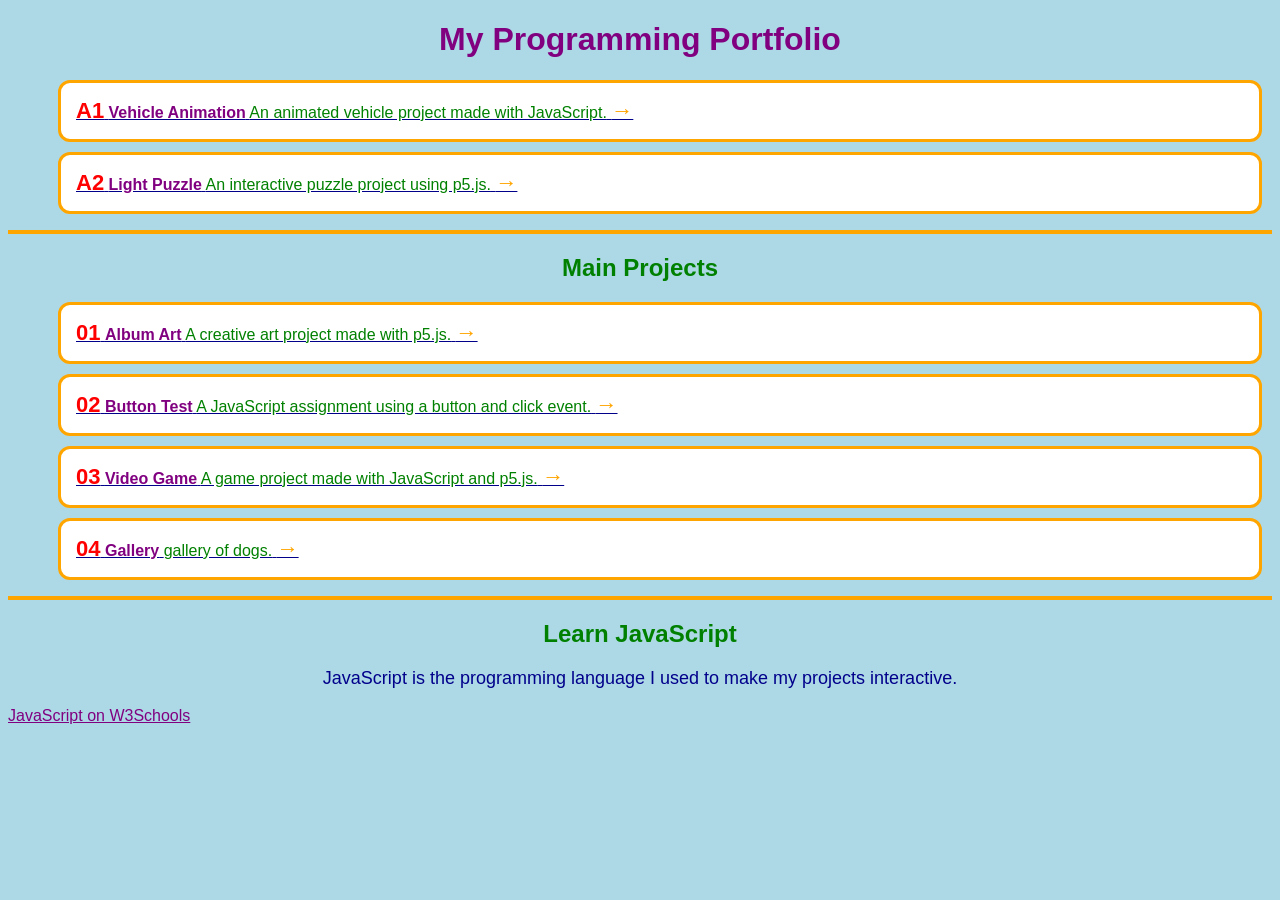
==== index.html @ 3c39b7f7 "ya" ====
<!DOCTYPE html>
<html>
<head>
    <title>My Programming Portfolio</title>
    <link rel="stylesheet" href="style.css">
</head>

<body>

<h1>My Programming Portfolio</h1>

<ul class="project-list">

    <li>
        <a href="./projects/vehicle-animation.html" class="project-card">
            <span class="project-number">A1</span>
            <span class="project-info">
                <span class="project-title">Vehicle Animation</span>
                <span class="project-desc">An animated vehicle project made with JavaScript.</span>
            </span>
            <span class="arrow">→</span>
        </a>
    </li>

    <li>
        <a href="./projects/light-puzzle.html" class="project-card">
            <span class="project-number">A2</span>
            <span class="project-info">
                <span class="project-title">Light Puzzle</span>
                <span class="project-desc">An interactive puzzle project using p5.js.</span>
            </span>
            <span class="arrow">→</span>
        </a>
    </li>

</ul>

<hr/>

<h2>Main Projects</h2>

<ul class="project-list">

    <li>
        <a href="./projects/album-art.html" class="project-card">
            <span class="project-number">01</span>
            <span class="project-info">
                <span class="project-title">Album Art</span>
                <span class="project-desc">A creative art project made with p5.js.</span>
            </span>
            <span class="arrow">→</span>
        </a>
    </li>

    <li>
        <a href="a1.html" class="project-card">
            <span class="project-number">02</span>
            <span class="project-info">
                <span class="project-title">Button Test</span>
                <span class="project-desc">A JavaScript assignment using a button and click event.</span>
            </span>
            <span class="arrow">→</span>
        </a>
    </li>

    <li>
        <a href="a2.html" class="project-card">
            <span class="project-number">03</span>
            <span class="project-info">
                <span class="project-title">Video Game</span>
                <span class="project-desc">A game project made with JavaScript and p5.js.</span>
            </span>
            <span class="arrow">→</span>
        </a>
    </li>

    <li>
        <a href="./gallery/gallery.html" class="project-card">
            <span class="project-number">04</span>
            <span class="project-info">
                <span class="project-title">Gallery</span>
                <span class="project-desc">gallery of dogs.</span>
            </span>
            <span class="arrow">→</span>
        </a>
    </li>


</ul>

<hr/>

<h2>Learn JavaScript</h2>

<p>
JavaScript is the programming language I used to make my projects interactive.
</p>

<a href="https://www.w3schools.com/js/" target="_blank">
    JavaScript on W3Schools
</a>

</body>
</html>
---- style.css ----
body {
    background: lightblue;
    color: darkblue;
    font-family: Arial;
}

h1 {
    color: purple;
    text-align: center;
}

h2 {
    color: green;
    text-align: center;
}

p {
    font-size: 18px;
    text-align: center;
}

a {
    color: purple;
}

.project-list {
    list-style-type: none;
}

.project-card {
    background: white;
    color: darkblue;
    display: block;
    padding: 15px;
    margin: 10px;
    border: 3px solid orange;
    border-radius: 12px;
}

.project-number {
    color: red;
    font-weight: bold;
    font-size: 22px;
}

.project-title {
    color: purple;
    font-weight: bold;
}

.project-desc {
    color: green;
}

.arrow {
    color: orange;
    font-size: 22px;
}

.portfolio-img {
    width: 250px;
    display: block;
    margin: 20px auto;
    border: 4px solid purple;
    border-radius: 12px;
}

hr {
    border: 2px solid orange;
}
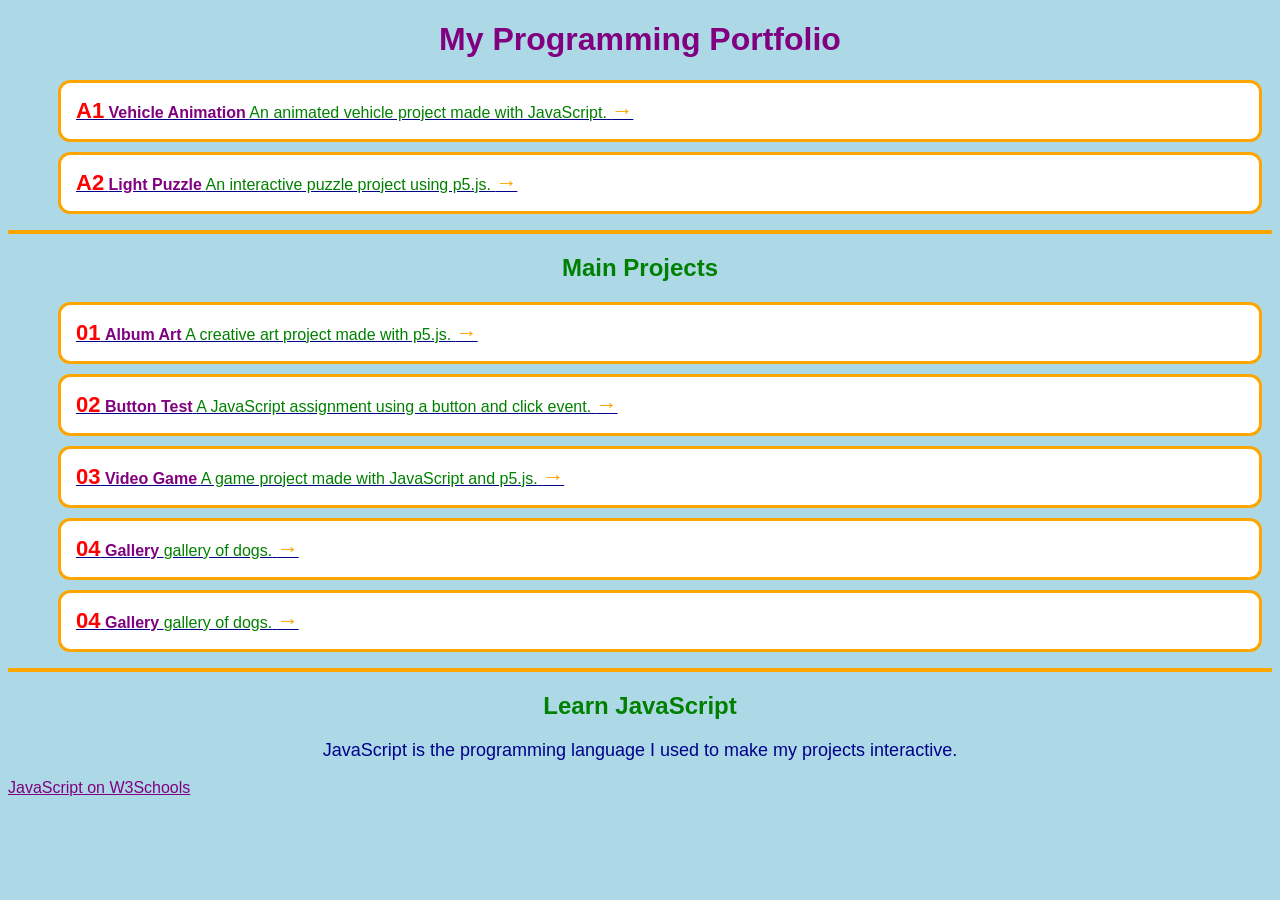
==== commit 8ac4c605: "yar" ====
--- a/index.html
+++ b/index.html
@@ -85,6 +85,16 @@
         </a>
     </li>
 
+    <li>
+        <a href="./gallery/gallery.js" class="project-card">
+            <span class="project-number">04</span>
+            <span class="project-info">
+                <span class="project-title">Gallery</span>
+                <span class="project-desc">gallery of dogs.</span>
+            </span>
+            <span class="arrow">→</span>
+        </a>
+    </li>
 
 </ul>
 
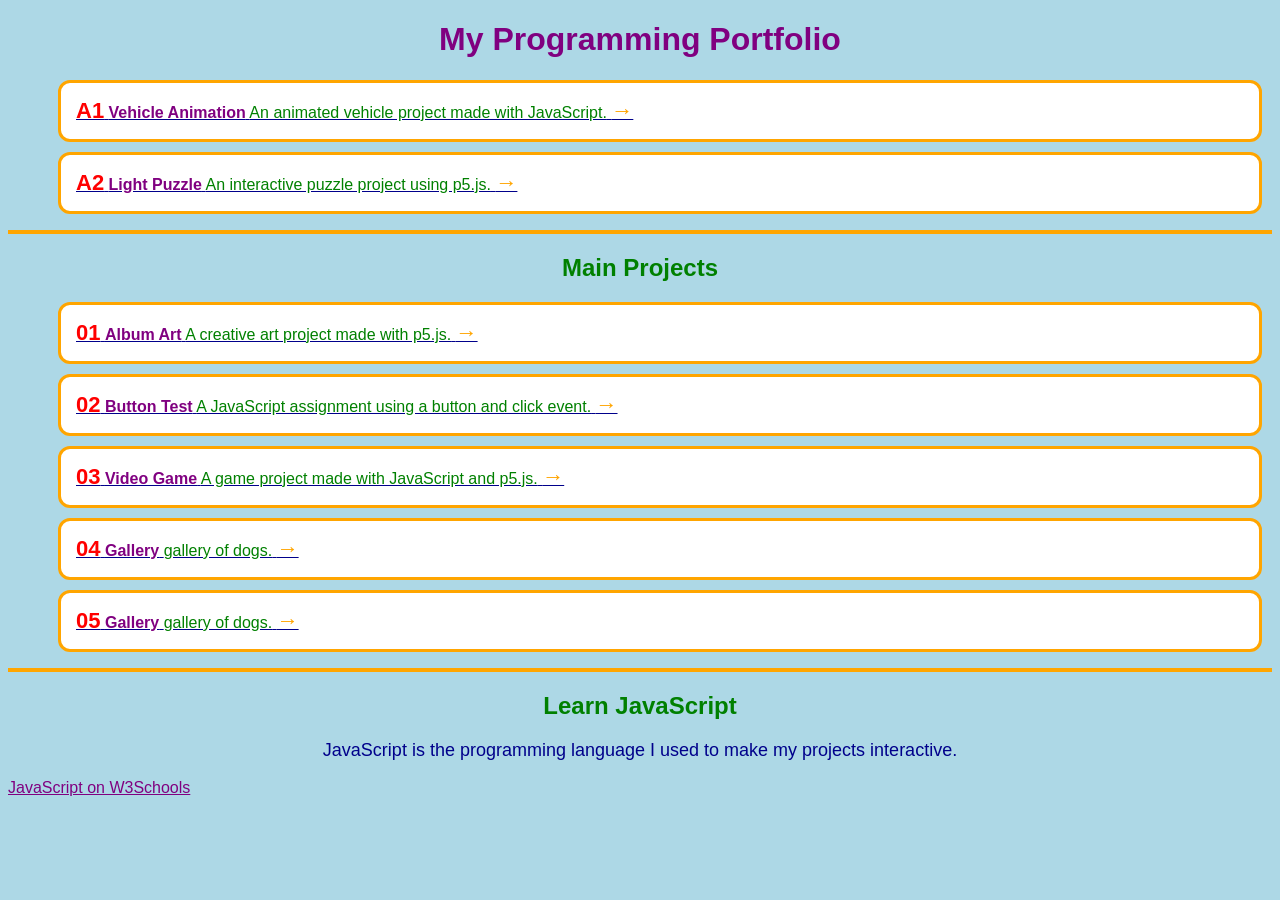
==== commit f6eba1dc: "l" ====
--- a/index.html
+++ b/index.html
@@ -87,7 +87,7 @@
 
     <li>
         <a href="./gallery/gallery.js" class="project-card">
-            <span class="project-number">04</span>
+            <span class="project-number">05</span>
             <span class="project-info">
                 <span class="project-title">Gallery</span>
                 <span class="project-desc">gallery of dogs.</span>
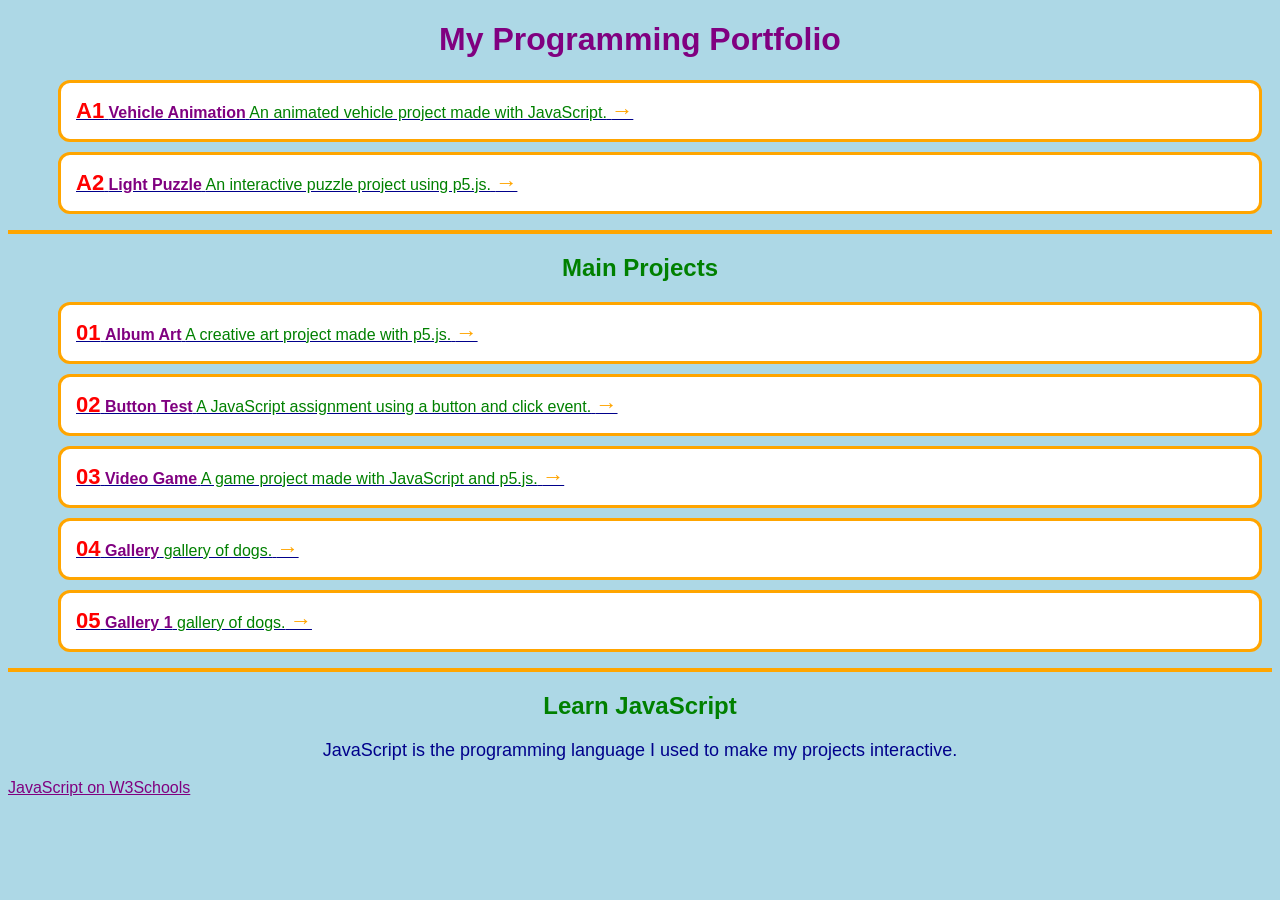
==== commit e1124e6f: "b" ====
--- a/index.html
+++ b/index.html
@@ -89,7 +89,7 @@
         <a href="./gallery/gallery.js" class="project-card">
             <span class="project-number">05</span>
             <span class="project-info">
-                <span class="project-title">Gallery</span>
+                <span class="project-title">Gallery 1</span>
                 <span class="project-desc">gallery of dogs.</span>
             </span>
             <span class="arrow">→</span>
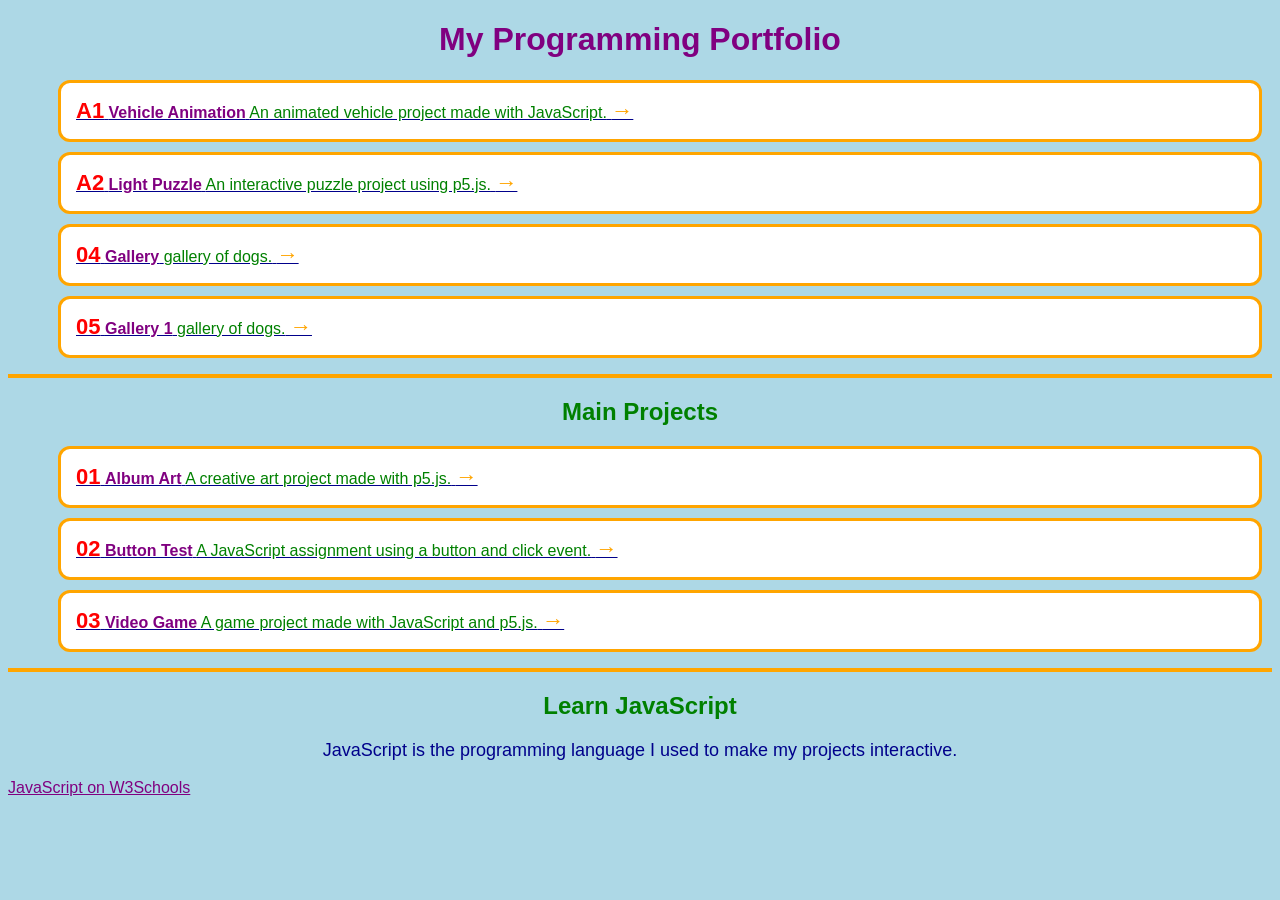
==== commit ec593550: "y" ====
--- a/index.html
+++ b/index.html
@@ -28,6 +28,28 @@
             <span class="project-info">
                 <span class="project-title">Light Puzzle</span>
                 <span class="project-desc">An interactive puzzle project using p5.js.</span>
+            </span>
+            <span class="arrow">→</span>
+        </a>
+    </li>
+
+     <li>
+        <a href="./gallery/gallery.html" class="project-card">
+            <span class="project-number">04</span>
+            <span class="project-info">
+                <span class="project-title">Gallery</span>
+                <span class="project-desc">gallery of dogs.</span>
+            </span>
+            <span class="arrow">→</span>
+        </a>
+    </li>
+
+    <li>
+        <a href="./gallery/gallery.js" class="project-card">
+            <span class="project-number">05</span>
+            <span class="project-info">
+                <span class="project-title">Gallery 1</span>
+                <span class="project-desc">gallery of dogs.</span>
             </span>
             <span class="arrow">→</span>
         </a>
@@ -74,27 +96,7 @@
         </a>
     </li>
 
-    <li>
-        <a href="./gallery/gallery.html" class="project-card">
-            <span class="project-number">04</span>
-            <span class="project-info">
-                <span class="project-title">Gallery</span>
-                <span class="project-desc">gallery of dogs.</span>
-            </span>
-            <span class="arrow">→</span>
-        </a>
-    </li>
-
-    <li>
-        <a href="./gallery/gallery.js" class="project-card">
-            <span class="project-number">05</span>
-            <span class="project-info">
-                <span class="project-title">Gallery 1</span>
-                <span class="project-desc">gallery of dogs.</span>
-            </span>
-            <span class="arrow">→</span>
-        </a>
-    </li>
+   
 
 </ul>
 
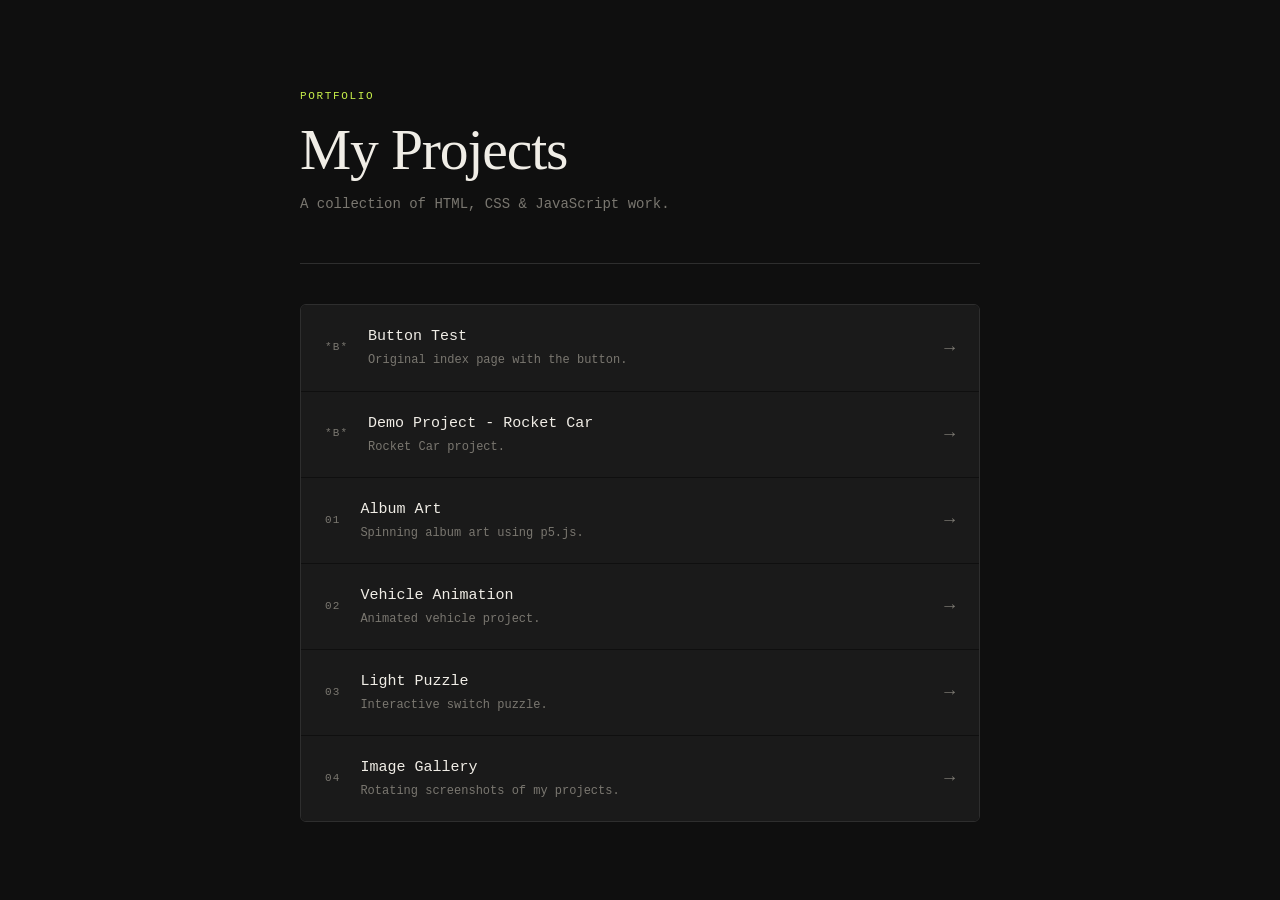
==== commit 226e3883: "y" ====
--- a/index.html
+++ b/index.html
@@ -1,116 +1,91 @@
 <!DOCTYPE html>
-<html>
+<html lang="en">
 <head>
-    <title>My Programming Portfolio</title>
-    <link rel="stylesheet" href="style.css">
+  <meta charset="UTF-8">
+  <meta name="viewport" content="width=device-width, initial-scale=1.0">
+  <title>My Portfolio</title>
+  <link rel="stylesheet" href="style.css">
 </head>
 
 <body>
+  <main class="container">
 
-<h1>My Programming Portfolio</h1>
+    <header class="hero">
+      <p class="label">Portfolio</p>
+      <h1>My Projects</h1>
+      <p class="subtitle">A collection of HTML, CSS &amp; JavaScript work.</p>
+    </header>
 
-<ul class="project-list">
+    <ul class="project-list">
 
-    <li>
+      <li>
+        <a href="index-button.html" class="project-card">
+          <span class="project-number">*B*</span>
+          <span class="project-info">
+            <span class="project-title">Button Test</span>
+            <span class="project-desc">Original index page with the button.</span>
+          </span>
+          <span class="arrow">→</span>
+        </a>
+      </li>
+
+      <li>
+        <a href="./projects/rocket-car.html" class="project-card">
+          <span class="project-number">*B*</span>
+          <span class="project-info">
+            <span class="project-title">Demo Project - Rocket Car</span>
+            <span class="project-desc">Rocket Car project.</span>
+          </span>
+          <span class="arrow">→</span>
+        </a>
+      </li>
+
+      <li>
+        <a href="./projects/album-art.html" class="project-card">
+          <span class="project-number">01</span>
+          <span class="project-info">
+            <span class="project-title">Album Art</span>
+            <span class="project-desc">Spinning album art using p5.js.</span>
+          </span>
+          <span class="arrow">→</span>
+        </a>
+      </li>
+
+      <li>
         <a href="./projects/vehicle-animation.html" class="project-card">
-            <span class="project-number">A1</span>
-            <span class="project-info">
-                <span class="project-title">Vehicle Animation</span>
-                <span class="project-desc">An animated vehicle project made with JavaScript.</span>
-            </span>
-            <span class="arrow">→</span>
+          <span class="project-number">02</span>
+          <span class="project-info">
+            <span class="project-title">Vehicle Animation</span>
+            <span class="project-desc">Animated vehicle project.</span>
+          </span>
+          <span class="arrow">→</span>
         </a>
-    </li>
+      </li>
 
-    <li>
+      <li>
         <a href="./projects/light-puzzle.html" class="project-card">
-            <span class="project-number">A2</span>
-            <span class="project-info">
-                <span class="project-title">Light Puzzle</span>
-                <span class="project-desc">An interactive puzzle project using p5.js.</span>
-            </span>
-            <span class="arrow">→</span>
+          <span class="project-number">03</span>
+          <span class="project-info">
+            <span class="project-title">Light Puzzle</span>
+            <span class="project-desc">Interactive switch puzzle.</span>
+          </span>
+          <span class="arrow">→</span>
         </a>
-    </li>
+      </li>
 
-     <li>
+      <li>
         <a href="./gallery/gallery.html" class="project-card">
-            <span class="project-number">04</span>
-            <span class="project-info">
-                <span class="project-title">Gallery</span>
-                <span class="project-desc">gallery of dogs.</span>
-            </span>
-            <span class="arrow">→</span>
+          <span class="project-number">04</span>
+          <span class="project-info">
+            <span class="project-title">Image Gallery</span>
+            <span class="project-desc">Rotating screenshots of my projects.</span>
+          </span>
+          <span class="arrow">→</span>
         </a>
-    </li>
+      </li>
 
-    <li>
-        <a href="./gallery/gallery.js" class="project-card">
-            <span class="project-number">05</span>
-            <span class="project-info">
-                <span class="project-title">Gallery 1</span>
-                <span class="project-desc">gallery of dogs.</span>
-            </span>
-            <span class="arrow">→</span>
-        </a>
-    </li>
+    </ul>
 
-</ul>
-
-<hr/>
-
-<h2>Main Projects</h2>
-
-<ul class="project-list">
-
-    <li>
-        <a href="./projects/album-art.html" class="project-card">
-            <span class="project-number">01</span>
-            <span class="project-info">
-                <span class="project-title">Album Art</span>
-                <span class="project-desc">A creative art project made with p5.js.</span>
-            </span>
-            <span class="arrow">→</span>
-        </a>
-    </li>
-
-    <li>
-        <a href="a1.html" class="project-card">
-            <span class="project-number">02</span>
-            <span class="project-info">
-                <span class="project-title">Button Test</span>
-                <span class="project-desc">A JavaScript assignment using a button and click event.</span>
-            </span>
-            <span class="arrow">→</span>
-        </a>
-    </li>
-
-    <li>
-        <a href="a2.html" class="project-card">
-            <span class="project-number">03</span>
-            <span class="project-info">
-                <span class="project-title">Video Game</span>
-                <span class="project-desc">A game project made with JavaScript and p5.js.</span>
-            </span>
-            <span class="arrow">→</span>
-        </a>
-    </li>
-
-   
-
-</ul>
-
-<hr/>
-
-<h2>Learn JavaScript</h2>
-
-<p>
-JavaScript is the programming language I used to make my projects interactive.
-</p>
-
-<a href="https://www.w3schools.com/js/" target="_blank">
-    JavaScript on W3Schools
-</a>
-
+  </main>
 </body>
 </html>
--- a/style.css
+++ b/style.css
@@ -1,70 +1,220 @@
+/* ── Tokens ─────────────────────────────────────────── */
+:root {
+  --bg:        #0f0f0f;
+  --surface:   #1a1a1a;
+  --border:    #2e2e2e;
+  --accent:    #c8f04a;
+  --text:      #f0ede6;
+  --muted:     #7a7770;
+  --font-head: 'DM Serif Display', Georgia, serif;
+  --font-body: 'DM Mono', 'Courier New', monospace;
+  --radius:    6px;
+  --max-w:     680px;
+}
+
+/* ── Reset ───────────────────────────────────────────── */
+*, *::before, *::after {
+  box-sizing: border-box;
+  margin: 0;
+  padding: 0;
+}
+
+/* ── Google Fonts ────────────────────────────────────── */
+@import url('https://fonts.googleapis.com/css2?family=DM+Mono:wght@400;500&family=DM+Serif+Display&display=swap');
+
 body {
-    background: lightblue;
-    color: darkblue;
-    font-family: Arial;
+  background: var(--bg);
+  color: var(--text);
+  font-family: var(--font-body);
+  font-size: 15px;
+  line-height: 1.6;
+  min-height: 100vh;
+  padding: 2rem 1.25rem 4rem;
+}
+
+/* ── Layout ──────────────────────────────────────────── */
+.container {
+  max-width: var(--max-w);
+  margin: 0 auto;
+}
+
+/* ── Hero ────────────────────────────────────────────── */
+.hero {
+  padding: 3.5rem 0 3rem;
+  border-bottom: 1px solid var(--border);
+  margin-bottom: 2.5rem;
+}
+
+.label {
+  font-size: 11px;
+  letter-spacing: 0.15em;
+  text-transform: uppercase;
+  color: var(--accent);
+  margin-bottom: 0.75rem;
 }
 
 h1 {
-    color: purple;
-    text-align: center;
-}
-
-h2 {
-    color: green;
-    text-align: center;
-}
-
-p {
-    font-size: 18px;
-    text-align: center;
-}
-
-a {
-    color: purple;
-}
-
+  font-family: var(--font-head);
+  font-size: clamp(2.4rem, 6vw, 3.6rem);
+  font-weight: 400;
+  line-height: 1.1;
+  letter-spacing: -0.02em;
+  color: var(--text);
+  margin-bottom: 0.75rem;
+}
+
+.subtitle {
+  color: var(--muted);
+  font-size: 14px;
+}
+
+/* ── Project list ────────────────────────────────────── */
 .project-list {
-    list-style-type: none;
+  list-style: none;
+  display: flex;
+  flex-direction: column;
+  gap: 1px;
+  border: 1px solid var(--border);
+  border-radius: var(--radius);
+  overflow: hidden;
 }
 
 .project-card {
-    background: white;
-    color: darkblue;
-    display: block;
-    padding: 15px;
-    margin: 10px;
-    border: 3px solid orange;
-    border-radius: 12px;
+  display: flex;
+  align-items: center;
+  gap: 1.25rem;
+  padding: 1.25rem 1.5rem;
+  background: var(--surface);
+  text-decoration: none;
+  color: var(--text);
+  transition: background 0.15s ease;
+}
+
+.project-card:hover {
+  background: #222;
+}
+
+.project-card:hover .arrow {
+  transform: translateX(4px);
+  color: var(--accent);
 }
 
 .project-number {
-    color: red;
-    font-weight: bold;
-    font-size: 22px;
+  font-size: 11px;
+  color: var(--muted);
+  letter-spacing: 0.1em;
+  min-width: 2ch;
+}
+
+.project-info {
+  flex: 1;
+  display: flex;
+  flex-direction: column;
+  gap: 2px;
 }
 
 .project-title {
-    color: purple;
-    font-weight: bold;
+  font-size: 15px;
+  font-weight: 500;
+  color: var(--text);
 }
 
 .project-desc {
-    color: green;
+  font-size: 12px;
+  color: var(--muted);
 }
 
 .arrow {
-    color: orange;
-    font-size: 22px;
-}
-
-.portfolio-img {
-    width: 250px;
-    display: block;
-    margin: 20px auto;
-    border: 4px solid purple;
-    border-radius: 12px;
-}
-
-hr {
-    border: 2px solid orange;
+  font-size: 18px;
+  color: var(--muted);
+  transition: transform 0.15s ease, color 0.15s ease;
+}
+
+/* ── Project page ────────────────────────────────────── */
+.project-header {
+  display: flex;
+  align-items: center;
+  gap: 1rem;
+  padding: 2rem 0 2rem;
+  border-bottom: 1px solid var(--border);
+  margin-bottom: 2.5rem;
+}
+
+.back-btn {
+  display: inline-flex;
+  align-items: center;
+  gap: 6px;
+  font-family: var(--font-body);
+  font-size: 12px;
+  letter-spacing: 0.08em;
+  color: var(--muted);
+  background: transparent;
+  border: 1px solid var(--border);
+  border-radius: var(--radius);
+  padding: 6px 12px;
+  cursor: pointer;
+  text-decoration: none;
+  transition: border-color 0.15s, color 0.15s;
+  white-space: nowrap;
+}
+
+.back-btn:hover {
+  border-color: var(--accent);
+  color: var(--accent);
+}
+
+.project-header h1 {
+  font-size: clamp(1.5rem, 4vw, 2.2rem);
+}
+
+/* ── Output / demo area ──────────────────────────────── */
+.demo-area {
+  background: var(--surface);
+  border: 1px solid var(--border);
+  border-radius: var(--radius);
+  padding: 2rem;
+  margin-bottom: 2rem;
+  min-height: 180px;
+}
+
+.demo-area p.placeholder {
+  color: var(--muted);
+  font-size: 13px;
+  text-align: center;
+  margin-top: 3rem;
+}
+
+/* ── Run button ──────────────────────────────────────── */
+.run-btn {
+  display: inline-flex;
+  align-items: center;
+  gap: 8px;
+  font-family: var(--font-body);
+  font-size: 13px;
+  letter-spacing: 0.06em;
+  color: #0f0f0f;
+  background: var(--accent);
+  border: none;
+  border-radius: var(--radius);
+  padding: 10px 20px;
+  cursor: pointer;
+  transition: opacity 0.15s;
+}
+
+.run-btn:hover {
+  opacity: 0.85;
+}
+
+.run-btn:active {
+  opacity: 0.7;
+  transform: scale(0.98);
+}
+
+/* ── Output log ──────────────────────────────────────── */
+#output {
+  margin-top: 1.5rem;
+  font-size: 13px;
+  color: var(--text);
+  white-space: pre-wrap;
+  line-height: 1.8;
 }
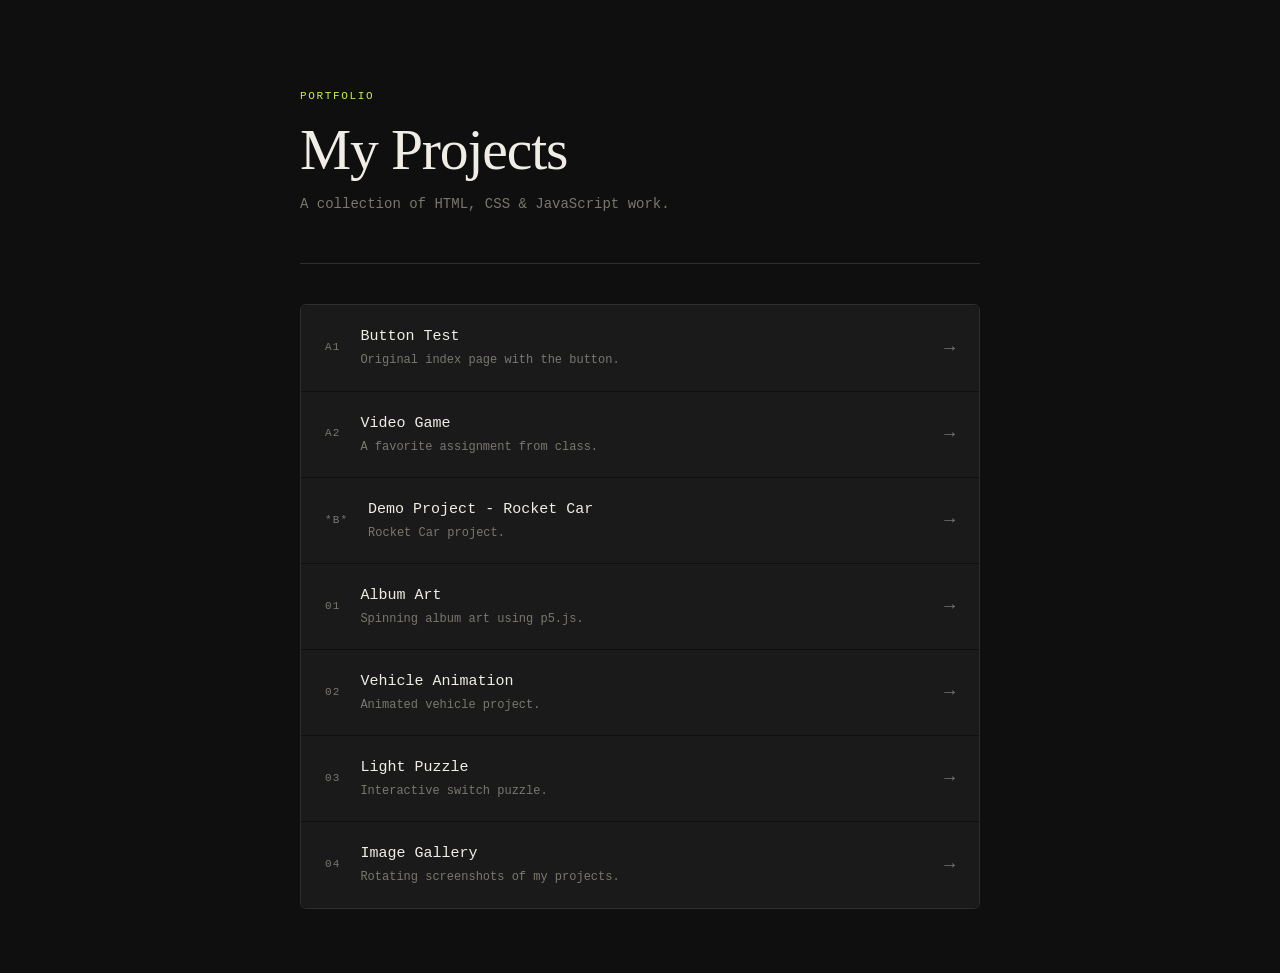
==== commit f50d3728: "jya" ====
--- a/index.html
+++ b/index.html
@@ -19,11 +19,22 @@
     <ul class="project-list">
 
       <li>
-        <a href="index-button.html" class="project-card">
-          <span class="project-number">*B*</span>
+        <a href="./a1.html" class="project-card">
+          <span class="project-number">A1</span>
           <span class="project-info">
             <span class="project-title">Button Test</span>
             <span class="project-desc">Original index page with the button.</span>
+          </span>
+          <span class="arrow">→</span>
+        </a>
+      </li>
+
+      <li>
+        <a href="./a2.html" class="project-card">
+          <span class="project-number">A2</span>
+          <span class="project-info">
+            <span class="project-title">Video Game</span>
+            <span class="project-desc">A favorite assignment from class.</span>
           </span>
           <span class="arrow">→</span>
         </a>
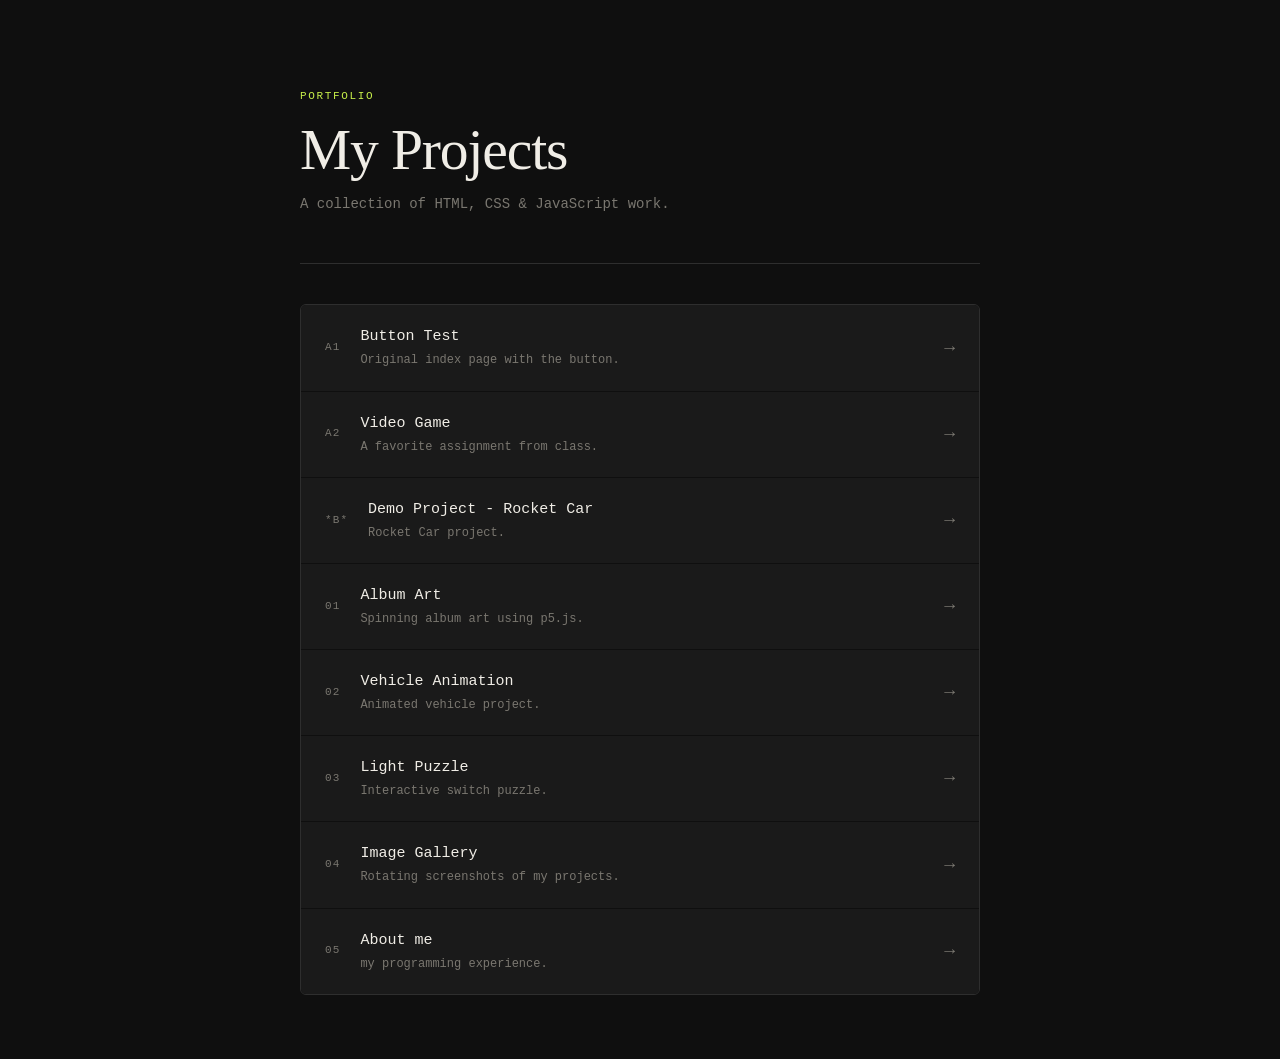
==== commit f0693375: "j" ====
--- a/index.html
+++ b/index.html
@@ -95,6 +95,18 @@
         </a>
       </li>
 
+      <li>
+        <a href="./about me/about.html" class="project-card">
+          <span class="project-number">05</span>
+          <span class="project-info">
+            <span class="project-title">About me</span>
+            <span class="project-desc">my programming experience.</span>
+          </span>
+          <span class="arrow">→</span>
+        </a>
+      </li>
+
+
     </ul>
 
   </main>
